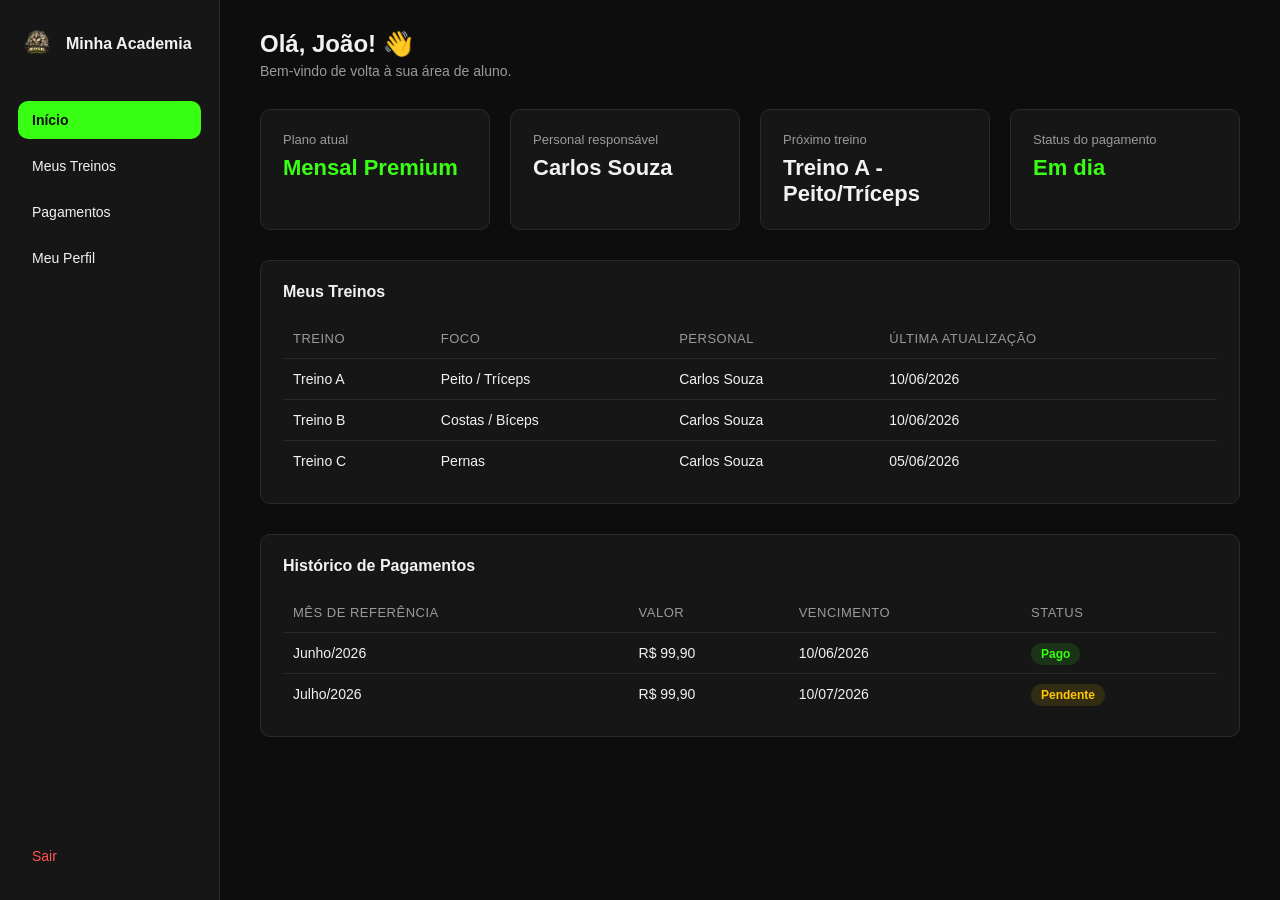
==== front-end/html/dashboard.html @ 2531c300 "Primeiro commit" ====
<!DOCTYPE html>
<html lang="pt-br">
<head>
<meta charset="UTF-8">
<meta name="viewport" content="width=device-width, initial-scale=1.0">
<title>Academia | Área do Aluno</title>
<link rel="stylesheet" href="../css/style.css">
</head>
<body>

  <div class="app-layout">

    <!-- Sidebar -->
    <aside class="sidebar">
      <div class="logo-area">
        <img src="../img/logo.png">
        <span>Minha Academia</span>
      </div>

      <a href="dashboard.html" class="active">Início</a>
      <a href="treinos.html">Meus Treinos</a>
      <a href="pagamentos.html">Pagamentos</a>
      <a href="perfil.html">Meu Perfil</a>

      <a href="index.html" class="logout">Sair</a>
    </aside>

    <!-- Conteúdo principal -->
    <main class="main-content">
      <h1>Olá, João! 👋</h1>
      <p class="welcome">Bem-vindo de volta à sua área de aluno.</p>

      <!-- Cards resumo -->
      <div class="cards-grid">
        <div class="card">
          <div class="label">Plano atual</div>
          <div class="value green">Mensal Premium</div>
        </div>

        <div class="card">
          <div class="label">Personal responsável</div>
          <div class="value">Carlos Souza</div>
        </div>

        <div class="card">
          <div class="label">Próximo treino</div>
          <div class="value">Treino A - Peito/Tríceps</div>
        </div>

        <div class="card">
          <div class="label">Status do pagamento</div>
          <div class="value green">Em dia</div>
        </div>
      </div>

      <!-- Treinos -->
      <div class="table-section">
        <h2>Meus Treinos</h2>
        <table>
          <thead>
            <tr>
              <th>Treino</th>
              <th>Foco</th>
              <th>Personal</th>
              <th>Última atualização</th>
            </tr>
          </thead>
          <tbody>
            <tr>
              <td>Treino A</td>
              <td>Peito / Tríceps</td>
              <td>Carlos Souza</td>
              <td>10/06/2026</td>
            </tr>
            <tr>
              <td>Treino B</td>
              <td>Costas / Bíceps</td>
              <td>Carlos Souza</td>
              <td>10/06/2026</td>
            </tr>
            <tr>
              <td>Treino C</td>
              <td>Pernas</td>
              <td>Carlos Souza</td>
              <td>05/06/2026</td>
            </tr>
          </tbody>
        </table>
      </div>

      <!-- Pagamentos -->
      <div class="table-section">
        <h2>Histórico de Pagamentos</h2>
        <table>
          <thead>
            <tr>
              <th>Mês de referência</th>
              <th>Valor</th>
              <th>Vencimento</th>
              <th>Status</th>
            </tr>
          </thead>
          <tbody>
            <tr>
              <td>Junho/2026</td>
              <td>R$ 99,90</td>
              <td>10/06/2026</td>
              <td><span class="status pago">Pago</span></td>
            </tr>
            <tr>
              <td>Julho/2026</td>
              <td>R$ 99,90</td>
              <td>10/07/2026</td>
              <td><span class="status pendente">Pendente</span></td>
            </tr>
          </tbody>
        </table>
      </div>

    </main>
  </div>

<script src="../js/script.js"></script>
</body>
</html>
---- front-end/css/style.css ----
/* ===== Variáveis ===== */
:root {
  --bg-color: #0d0d0d;
  --bg-card: #161616;
  --green: #39ff14;
  --green-dark: #2ecc0e;
  --text-light: #f2f2f2;
  --text-muted: #9a9a9a;
  --border: #2a2a2a;
  --radius: 10px;
}

* {
  margin: 0;
  padding: 0;
  box-sizing: border-box;
  font-family: 'Segoe UI', Arial, sans-serif;
}

body {
  background-color: var(--bg-color);
  color: var(--text-light);
}

a {
  color: var(--green);
  text-decoration: none;
}

a:hover {
  text-decoration: underline;
}

/* ===== Login ===== */
.login-container {
  min-height: 100vh;
  display: flex;
  align-items: center;
  justify-content: center;
  padding: 20px;
}

.login-box {
  background-color: var(--bg-card);
  border: 1px solid var(--border);
  border-radius: var(--radius);
  padding: 40px;
  width: 100%;
  max-width: 380px;
  text-align: center;
  box-shadow: 0 0 25px rgba(57, 255, 20, 0.08);
}

.logo {
  width: 150px;
  height: auto;
  object-fit: contain;
  margin-bottom: 0;
}

.login-box h1 {
  font-size: 22px;
  margin-bottom: 5px;
}

.subtitle {
  color: var(--text-muted);
  font-size: 14px;
  margin-bottom: 25px;
}

.input-group, .tipo-usuario {
  text-align: left;
  margin-bottom: 18px;
}

.input-group label, .tipo-usuario label {
  display: block;
  font-size: 13px;
  margin-bottom: 6px;
  color: var(--text-muted);
}

.input-group input, .tipo-usuario select {
  width: 100%;
  padding: 12px 14px;
  background-color: #0d0d0d;
  border: 1px solid var(--border);
  border-radius: var(--radius);
  color: var(--text-light);
  font-size: 14px;
  outline: none;
  transition: border-color 0.2s ease;
}

.input-group input:focus, .tipo-usuario select:focus {
  border-color: var(--green);
}

.btn-primary {
  width: 100%;
  padding: 13px;
  background-color: var(--green);
  color: #0d0d0d;
  font-weight: bold;
  font-size: 15px;
  border: none;
  border-radius: var(--radius);
  cursor: pointer;
  margin-top: 5px;
  transition: background-color 0.2s ease, transform 0.1s ease;
}

.btn-primary:hover {
  background-color: var(--green-dark);
}

.btn-primary:active {
  transform: scale(0.98);
}

.footer-text {
  margin-top: 20px;
  font-size: 13px;
  color: var(--text-muted);
}

/* ===== Layout interno (área do aluno) ===== */
.app-layout {
  display: flex;
  min-height: 100vh;
}

.sidebar {
  width: 220px;
  background-color: var(--bg-card);
  border-right: 1px solid var(--border);
  padding: 25px 18px;
  display: flex;
  flex-direction: column;
  gap: 8px;
}

.sidebar .logo-area {
  display: flex;
  align-items: center;
  gap: 10px;
  margin-bottom: 30px;
}

.sidebar .logo-area img {
  width: 38px;
  height: 38px;
  object-fit: contain;
}

.sidebar .logo-area span {
  font-weight: bold;
  font-size: 16px;
}

.sidebar a {
  display: block;
  padding: 11px 14px;
  border-radius: var(--radius);
  color: var(--text-light);
  font-size: 14px;
  text-decoration: none;
  transition: background-color 0.2s ease, color 0.2s ease;
}

.sidebar a:hover {
  background-color: rgba(57, 255, 20, 0.08);
  color: var(--green);
}

.sidebar a.active {
  background-color: var(--green);
  color: #0d0d0d;
  font-weight: bold;
}

.sidebar .logout {
  margin-top: auto;
  color: #ff5555;
}

.sidebar .logout:hover {
  background-color: rgba(255, 85, 85, 0.08);
  color: #ff5555;
}

/* ===== Conteúdo principal ===== */
.main-content {
  flex: 1;
  padding: 30px 40px;
}

.main-content h1 {
  font-size: 24px;
  margin-bottom: 5px;
}

.main-content .welcome {
  color: var(--text-muted);
  margin-bottom: 30px;
  font-size: 14px;
}

/* ===== Cards ===== */
.cards-grid {
  display: grid;
  grid-template-columns: repeat(auto-fit, minmax(220px, 1fr));
  gap: 20px;
  margin-bottom: 30px;
}

.card {
  background-color: var(--bg-card);
  border: 1px solid var(--border);
  border-radius: var(--radius);
  padding: 22px;
  transition: border-color 0.2s ease;
}

.card:hover {
  border-color: var(--green);
}

.card .label {
  color: var(--text-muted);
  font-size: 13px;
  margin-bottom: 8px;
}

.card .value {
  font-size: 22px;
  font-weight: bold;
}

.card .value.green {
  color: var(--green);
}

/* ===== Tabelas ===== */
.table-section {
  background-color: var(--bg-card);
  border: 1px solid var(--border);
  border-radius: var(--radius);
  padding: 22px;
  margin-bottom: 30px;
}

.table-section h2 {
  font-size: 16px;
  margin-bottom: 18px;
}

table {
  width: 100%;
  border-collapse: collapse;
}

th, td {
  text-align: left;
  padding: 12px 10px;
  font-size: 14px;
  border-bottom: 1px solid var(--border);
}

th {
  color: var(--text-muted);
  font-weight: 500;
  font-size: 13px;
  text-transform: uppercase;
  letter-spacing: 0.5px;
}

tr:last-child td {
  border-bottom: none;
}

.status {
  padding: 4px 10px;
  border-radius: 20px;
  font-size: 12px;
  font-weight: bold;
}

.status.pago {
  background-color: rgba(57, 255, 20, 0.12);
  color: var(--green);
}

.status.pendente {
  background-color: rgba(255, 200, 0, 0.12);
  color: #ffc800;
}

.status.atrasado {
  background-color: rgba(255, 85, 85, 0.12);
  color: #ff5555;
}

/* ===== Botões gerais ===== */
.btn-outline {
  display: inline-block;
  padding: 10px 18px;
  border: 1px solid var(--green);
  color: var(--green);
  border-radius: var(--radius);
  font-size: 13px;
  font-weight: bold;
  cursor: pointer;
  background: transparent;
  transition: background-color 0.2s ease, color 0.2s ease;
}

.btn-outline:hover {
  background-color: var(--green);
  color: #0d0d0d;
}

/* ===== Responsivo ===== */
@media (max-width: 768px) {
  .app-layout {
    flex-direction: column;
  }

  .sidebar {
    width: 100%;
    flex-direction: row;
    overflow-x: auto;
    border-right: none;
    border-bottom: 1px solid var(--border);
    padding: 15px;
  }

  .sidebar .logo-area {
    display: none;
  }

  .sidebar a {
    white-space: nowrap;
  }

  .sidebar .logout {
    margin-top: 0;
  }

  .main-content {
    padding: 20px;
  }
}
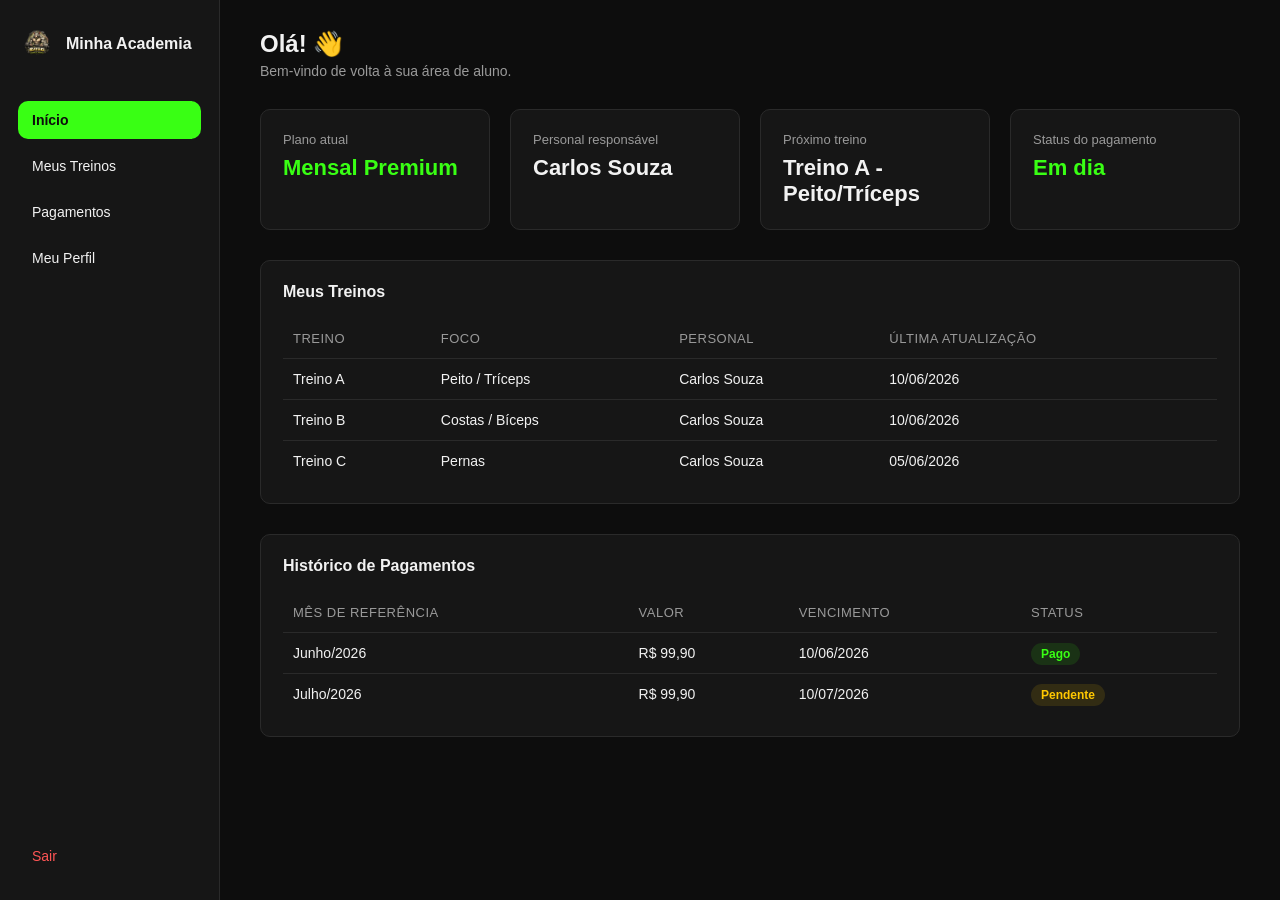
==== commit 33c41ec4: "Conectado ao banco MySQL na nuvem" ====
--- a/front-end/html/dashboard.html
+++ b/front-end/html/dashboard.html
@@ -27,7 +27,7 @@
 
     <!-- Conteúdo principal -->
     <main class="main-content">
-      <h1>Olá, João! 👋</h1>
+      <h1>Olá! 👋</h1>
       <p class="welcome">Bem-vindo de volta à sua área de aluno.</p>
 
       <!-- Cards resumo -->
